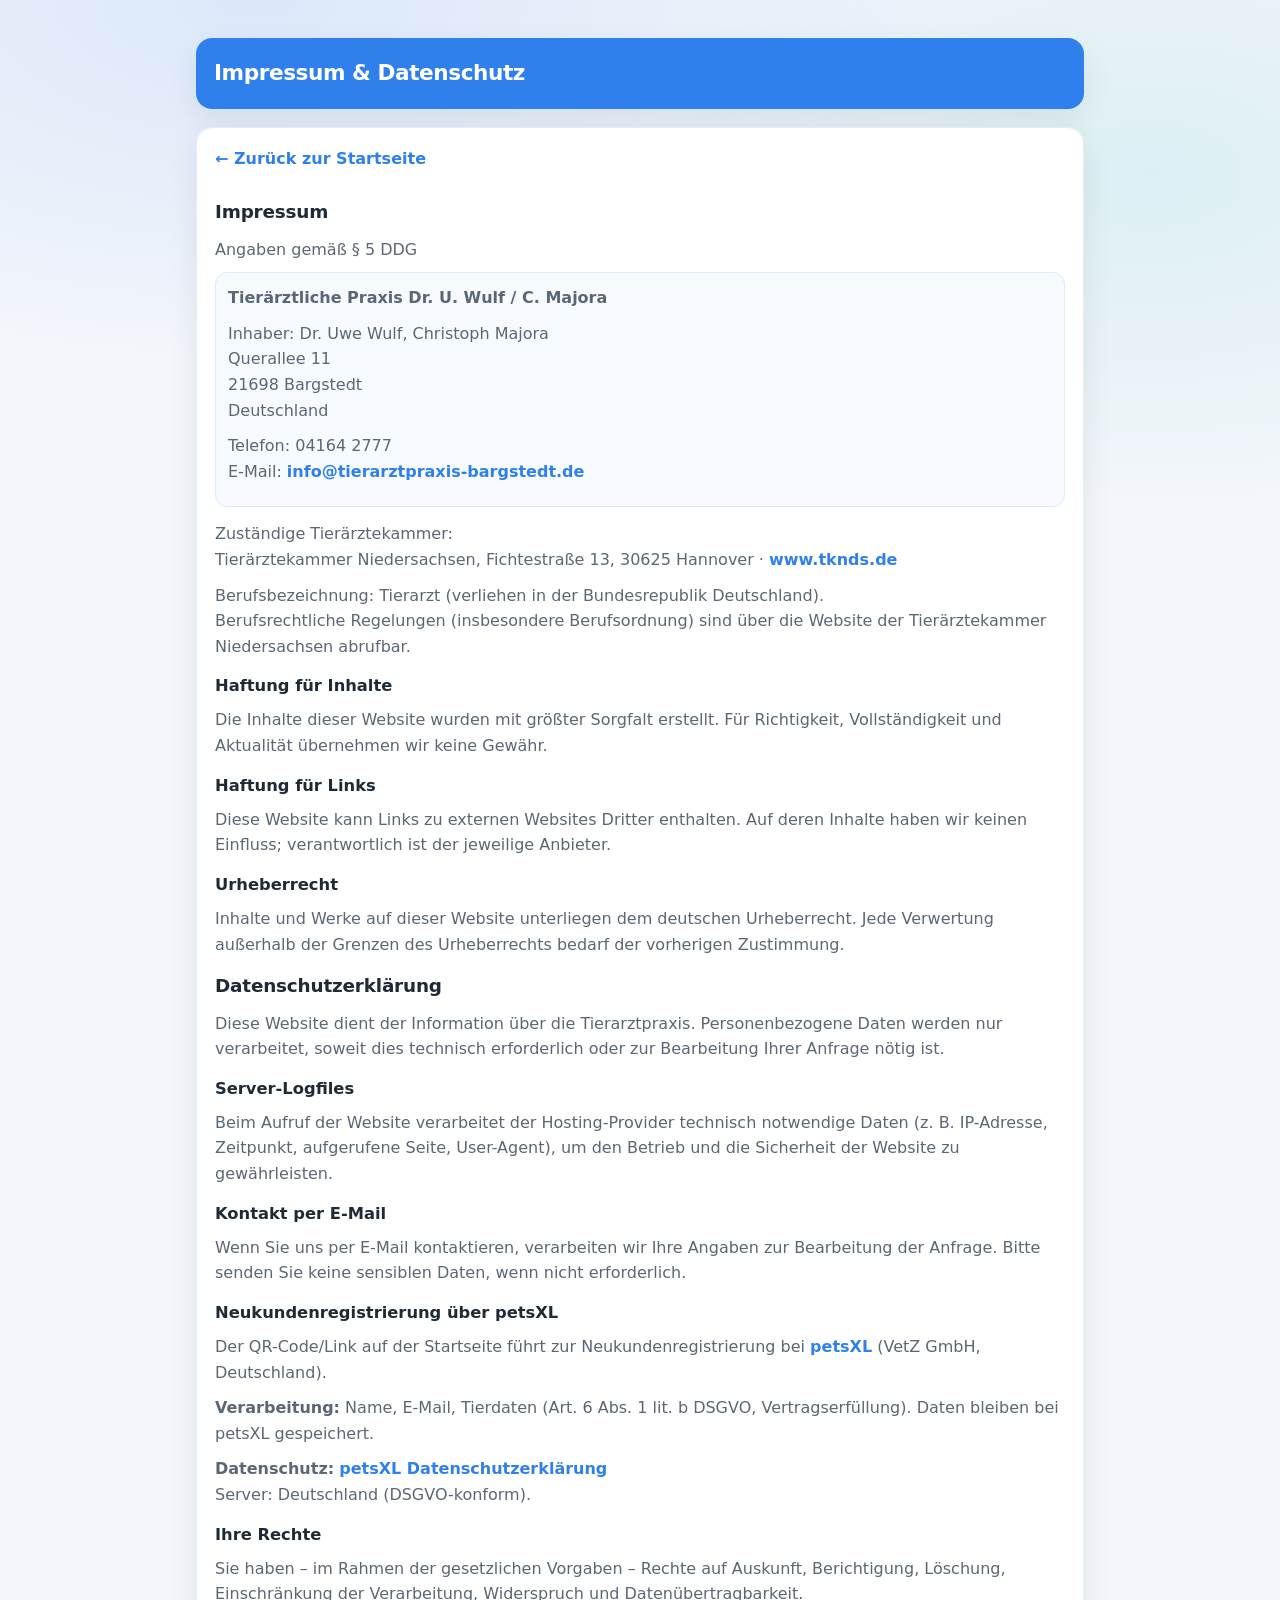
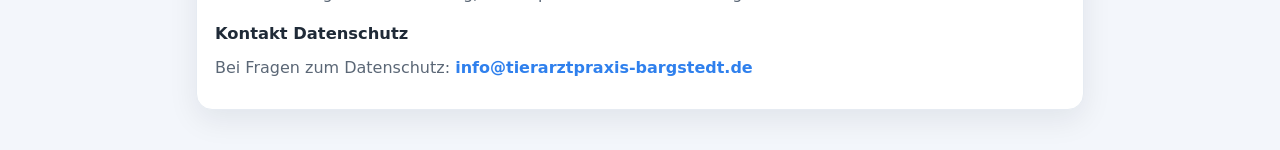
==== impressum.html @ fca3b2c1 "Textanpassung" ====
<!DOCTYPE html>
<html lang="de">
<head>
  <meta charset="UTF-8" />
  <meta name="viewport" content="width=device-width, initial-scale=1.0" />
  <title>Impressum &amp; Datenschutz – Tierarztpraxis Bargstedt</title>

  <style>
    @font-face {
      font-family: 'Inter';
      src: url('fonts/Inter-Regular.woff2') format('woff2');
      font-weight: 400;
      font-display: swap;
    }
    @font-face {
      font-family: 'Inter';
      src: url('fonts/Inter-Medium.woff2') format('woff2');
      font-weight: 500;
      font-display: swap;
    }
    @font-face {
      font-family: 'Inter';
      src: url('fonts/Inter-SemiBold.woff2') format('woff2');
      font-weight: 600;
      font-display: swap;
    }
    
    :root{
      --bg: #f3f6fb;
      --card: #ffffff;
      --text: #1f2a37;
      --muted: #5b6776;
      --line: #e6ebf2;
      --brand1:#2f80ed;
      --brand2:#14b8a6;
      --shadow: 0 10px 30px rgba(15, 23, 42, 0.08);
      --radius: 16px;
    }

    *{ box-sizing: border-box; }
    body{
      margin:0;
      font-family: Inter, system-ui, -apple-system, Segoe UI, Roboto, Arial, sans-serif;
      color: var(--text);
      background: radial-gradient(1200px 600px at 20% 0%, rgba(47,128,237,.12), transparent 60%),
                  radial-gradient(1000px 600px at 90% 10%, rgba(20,184,166,.10), transparent 55%),
                  var(--bg);
      line-height: 1.6;
    }

    .wrap{
      max-width: 920px;
      margin: 0 auto;
      padding: 20px 16px 40px;
    }

    header{
      margin: 18px 0 18px;
      padding: 18px 18px;
      border-radius: var(--radius);
      color: white;
      background: #2f80ed;
      box-shadow: var(--shadow);
    }
    header h1{
      margin:0;
      font-size: 1.35rem;
      letter-spacing: -0.02em;
    }

    .card{
      background: var(--card);
      border: 1px solid var(--line);
      border-radius: var(--radius);
      box-shadow: var(--shadow);
      padding: 18px;
    }

    a{
      color: var(--brand1);
      text-decoration: none;
      font-weight: 600;
    }
    a:hover{ text-decoration: underline; }

    .back{
      display:inline-block;
      margin-bottom: 12px;
    }

    h2{
      margin: 14px 0 10px;
      font-size: 1.15rem;
      letter-spacing: -0.01em;
    }
    h3{
      margin: 14px 0 8px;
      font-size: 1.02rem;
    }
    p{ margin: 0 0 10px; color: var(--muted); }
    .box{
      margin: 10px 0 14px;
      padding: 12px;
      border-radius: 12px;
      background: #f7fbff;
      border: 1px solid #dbeafe;
      color: var(--muted);
    }

    @media (max-width: 640px){
      header h1{ font-size: 1.2rem; }
    }
  </style>
<link rel="icon" type="image/png" href="images/favicon-96x96.png" sizes="96x96"/>
<link rel="icon" type="image/svg+xml" href="images/favicon.svg"/>
<link rel="shortcut icon" href="images/favicon.ico"/>
<link rel="apple-touch-icon" sizes="180x180" href="images/apple-touch-icon.png"/>
<link rel="manifest" href="images/site.webmanifest"/>
</head>

<body>
  <div class="wrap">
    <header>
      <h1>Impressum &amp; Datenschutz</h1>
    </header>

    <div class="card">
      <a class="back" href="index.html">← Zurück zur Startseite</a>

      <h2>Impressum</h2>
      <p>Angaben gemäß § 5 DDG</p>

      <div class="box">
        <p><strong>Tierärztliche Praxis Dr. U. Wulf / C. Majora</strong></p>
        <p>
          Inhaber: Dr. Uwe Wulf, Christoph Majora <br>
          Querallee 11<br>
          21698 Bargstedt<br>
          Deutschland
        </p>
        <p>
          Telefon: 04164 2777<br>
          E-Mail: <a href="mailto:info&#64;tierarztpraxis&#45;bargstedt&#46;de">info&#64;tierarztpraxis&#45;bargstedt&#46;de</a>
        </p>
      </div>

      <p>
        Zuständige Tierärztekammer:<br>
        Tierärztekammer Niedersachsen, Fichtestraße 13, 30625 Hannover ·
        <a href="https://www.tknds.de" target="_blank" rel="noopener noreferrer">www.tknds.de</a>
      </p>

      <p>
        Berufsbezeichnung: Tierarzt (verliehen in der Bundesrepublik Deutschland).<br>
        Berufsrechtliche Regelungen (insbesondere Berufsordnung) sind über die Website der Tierärztekammer Niedersachsen abrufbar.
      </p>

      <h3>Haftung für Inhalte</h3>
      <p>
        Die Inhalte dieser Website wurden mit größter Sorgfalt erstellt. Für Richtigkeit, Vollständigkeit und Aktualität übernehmen wir keine Gewähr.
      </p>

      <h3>Haftung für Links</h3>
      <p>
        Diese Website kann Links zu externen Websites Dritter enthalten. Auf deren Inhalte haben wir keinen Einfluss; verantwortlich ist der jeweilige Anbieter.
      </p>

      <h3>Urheberrecht</h3>
      <p>
        Inhalte und Werke auf dieser Website unterliegen dem deutschen Urheberrecht. Jede Verwertung außerhalb der Grenzen des Urheberrechts bedarf der vorherigen Zustimmung.
      </p>

      <h2>Datenschutzerklärung</h2>
      <p>
        Diese Website dient der Information über die Tierarztpraxis. Personenbezogene Daten werden nur verarbeitet, soweit dies technisch erforderlich oder zur Bearbeitung Ihrer Anfrage nötig ist.
      </p>

      <h3>Server-Logfiles</h3>
      <p>
        Beim Aufruf der Website verarbeitet der Hosting-Provider technisch notwendige Daten (z. B. IP-Adresse, Zeitpunkt, aufgerufene Seite, User-Agent), um den Betrieb und die Sicherheit der Website zu gewährleisten.
      </p>

      <h3>Kontakt per E-Mail</h3>
      <p>
        Wenn Sie uns per E-Mail kontaktieren, verarbeiten wir Ihre Angaben zur Bearbeitung der Anfrage. Bitte senden Sie keine sensiblen Daten, wenn nicht erforderlich.
      </p>

      <h3>Neukundenregistrierung über petsXL</h3>
      <p>
        Der QR-Code/Link auf der Startseite führt zur Neukundenregistrierung bei 
        <a href="https://app.petsxl.com" target="_blank" rel="noopener">petsXL</a> 
        (VetZ GmbH, Deutschland).
      </p>
      <p>
        <strong>Verarbeitung:</strong> Name, E-Mail, Tierdaten (Art. 6 Abs. 1 lit. b DSGVO, 
        Vertragserfüllung). Daten bleiben bei petsXL gespeichert.
      </p>
      <p>
        <strong>Datenschutz:</strong> 
        <a href="https://www.petsxl.com/datenschutz/" target="_blank" rel="noopener">
          petsXL Datenschutzerklärung
        </a><br>
        Server: Deutschland (DSGVO-konform).
      </p>

      <h3>Ihre Rechte</h3>
      <p>
        Sie haben – im Rahmen der gesetzlichen Vorgaben – Rechte auf Auskunft, Berichtigung, Löschung, Einschränkung der Verarbeitung, Widerspruch und Datenübertragbarkeit.
      </p>

      <h3>Kontakt Datenschutz</h3>
      <p>
        Bei Fragen zum Datenschutz: <a href="mailto:info&#64;tierarztpraxis&#45;bargstedt&#46;de">info&#64;tierarztpraxis&#45;bargstedt&#46;de</a>
      </p>
    </div>
  </div>
</body>
</html>
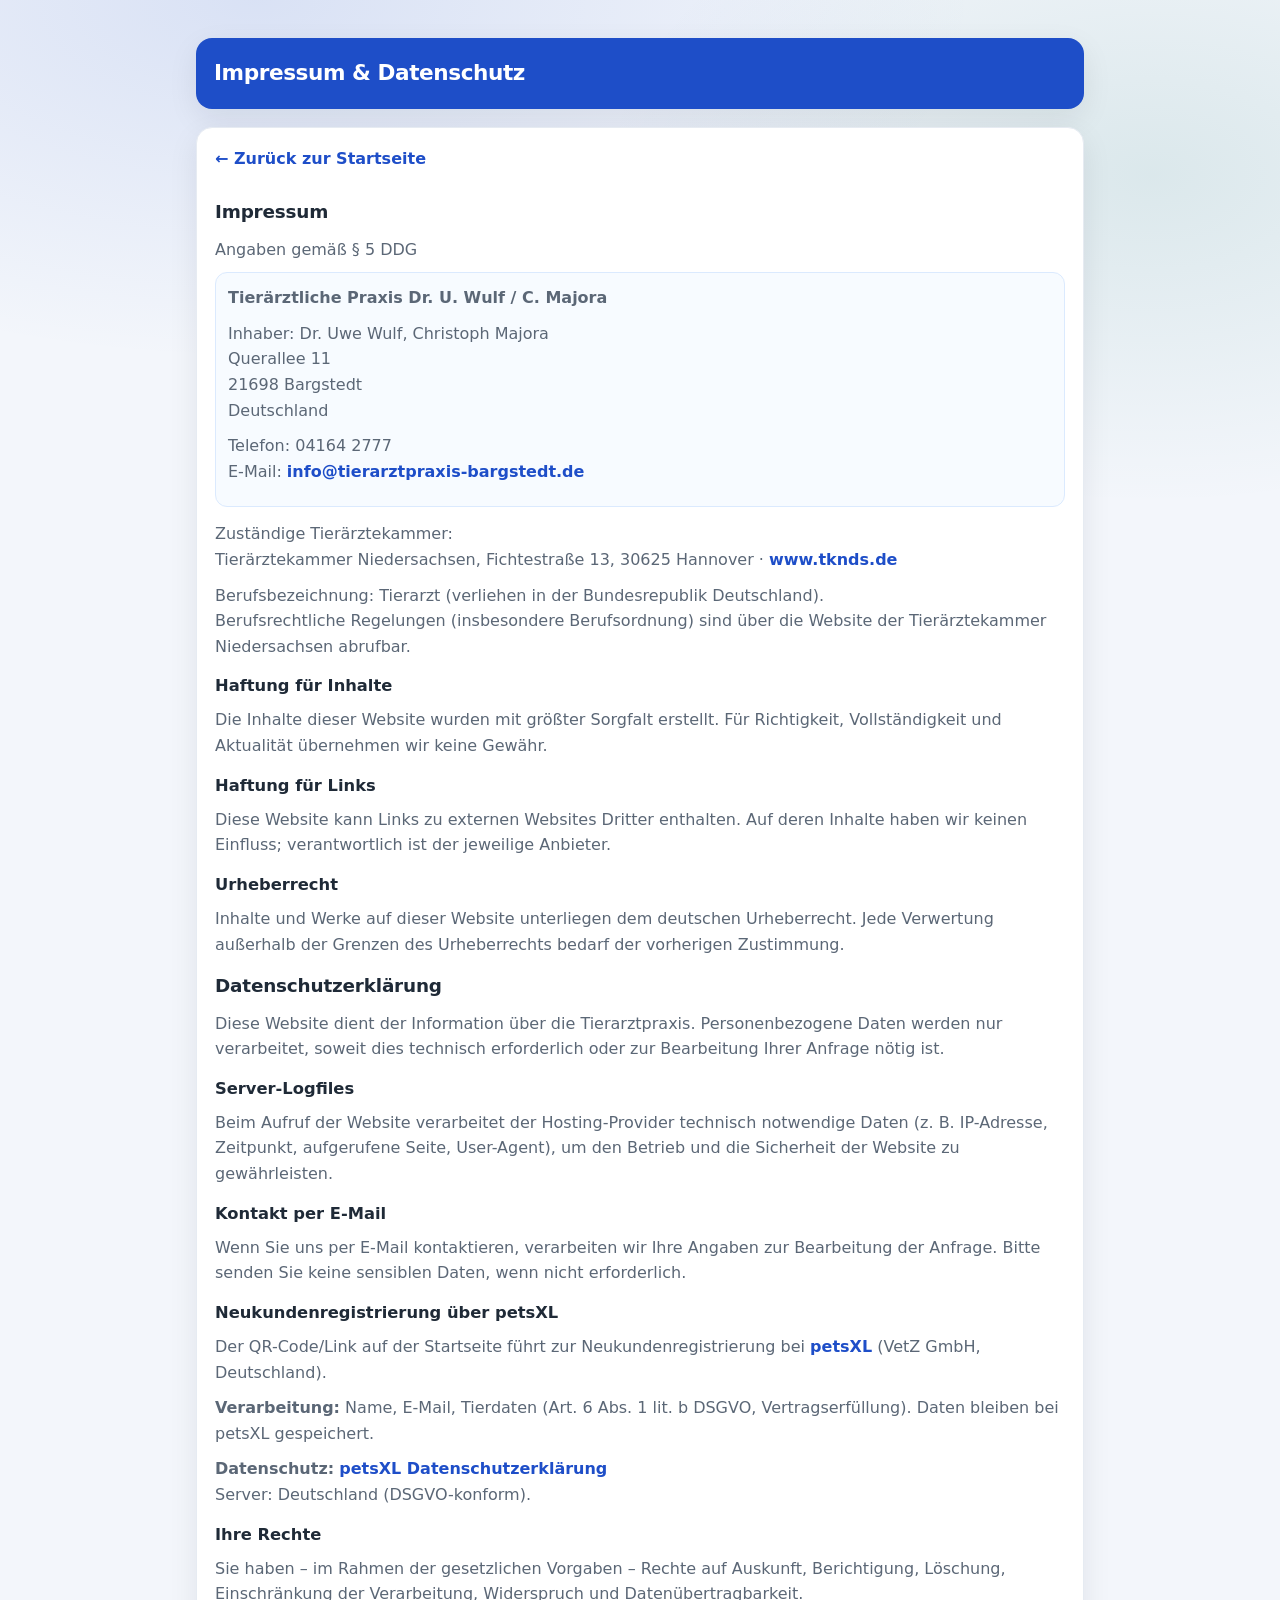
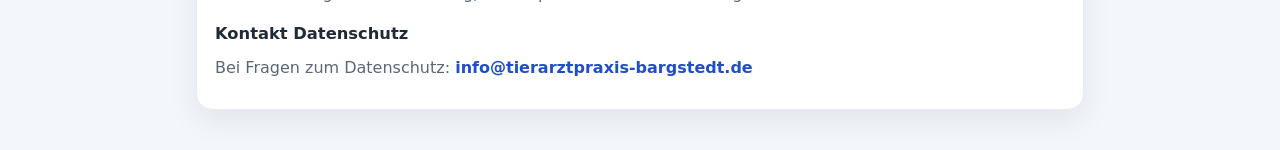
==== commit 987121b4: "Adjust colours for accessibility: darker brand and use variable" ====
--- a/impressum.html
+++ b/impressum.html
@@ -4,6 +4,7 @@
   <meta charset="UTF-8" />
   <meta name="viewport" content="width=device-width, initial-scale=1.0" />
   <title>Impressum &amp; Datenschutz – Tierarztpraxis Bargstedt</title>
+  <meta name="description" content="Impressum und Datenschutzerklärung der Tierarztpraxis Bargstedt. Informationen zu Dr. Uwe Wulf und Christoph Majora sowie zum Datenschutz.">
 
   <style>
     @font-face {
@@ -31,8 +32,9 @@
       --text: #1f2a37;
       --muted: #5b6776;
       --line: #e6ebf2;
-      --brand1:#2f80ed;
-      --brand2:#14b8a6;
+      /* accessible brand colours */
+      --brand1:#1e4ec8;
+      --brand2:#086c63;
       --shadow: 0 10px 30px rgba(15, 23, 42, 0.08);
       --radius: 16px;
     }
@@ -42,8 +44,8 @@
       margin:0;
       font-family: Inter, system-ui, -apple-system, Segoe UI, Roboto, Arial, sans-serif;
       color: var(--text);
-      background: radial-gradient(1200px 600px at 20% 0%, rgba(47,128,237,.12), transparent 60%),
-                  radial-gradient(1000px 600px at 90% 10%, rgba(20,184,166,.10), transparent 55%),
+      background: radial-gradient(1200px 600px at 20% 0%, rgba(30,78,200,.12), transparent 60%),
+                  radial-gradient(1000px 600px at 90% 10%, rgba(8,108,99,.10), transparent 55%),
                   var(--bg);
       line-height: 1.6;
     }
@@ -59,7 +61,7 @@
       padding: 18px 18px;
       border-radius: var(--radius);
       color: white;
-      background: #2f80ed;
+      background: var(--brand1);
       box-shadow: var(--shadow);
     }
     header h1{
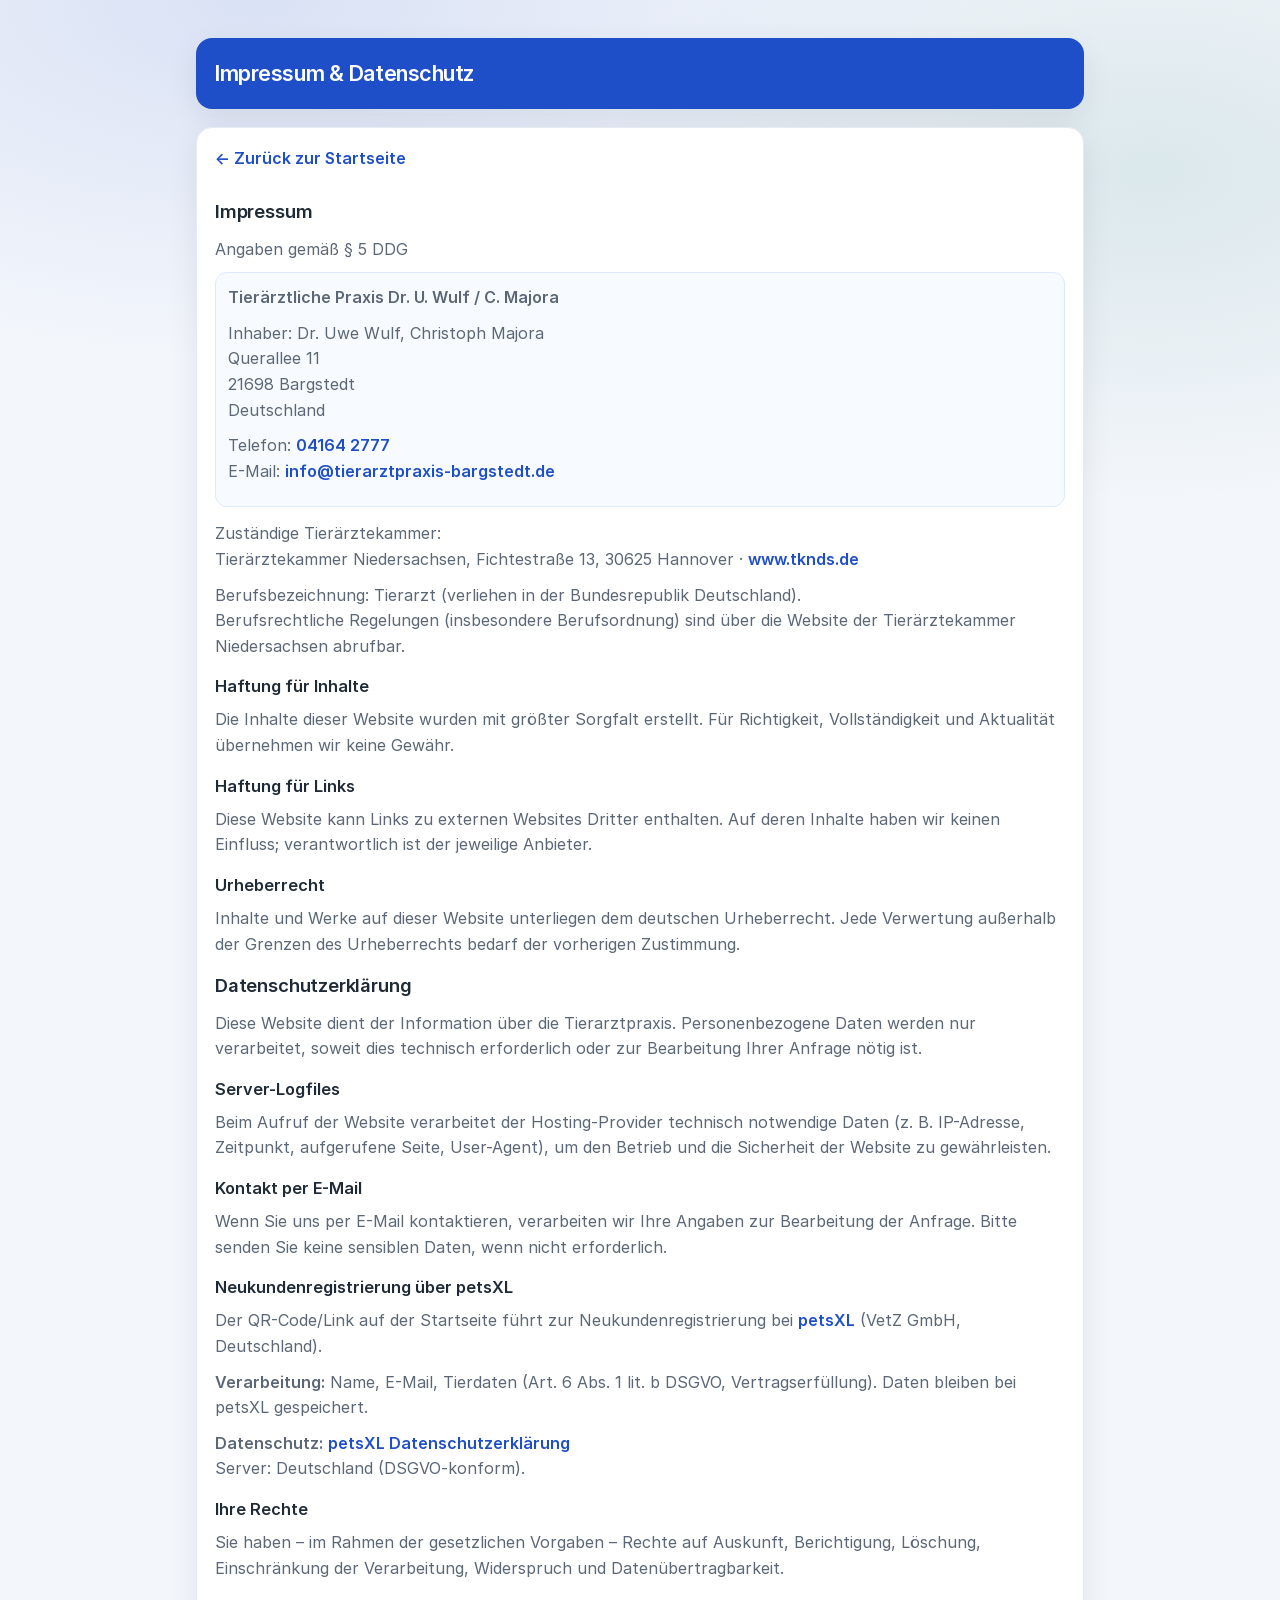
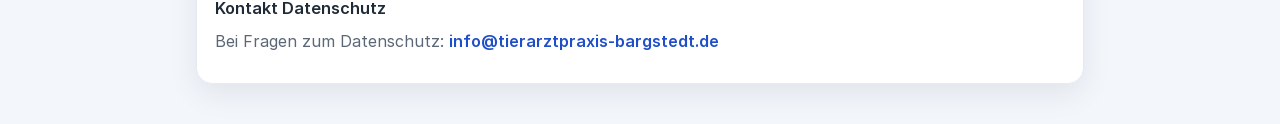
==== commit 462a69ca: "Fix broken markup and manifest, slim down assets - Close truncated index.html (missing </div>, </bod" ====
--- a/impressum.html
+++ b/impressum.html
@@ -6,17 +6,14 @@
   <title>Impressum &amp; Datenschutz – Tierarztpraxis Bargstedt</title>
   <meta name="description" content="Impressum und Datenschutzerklärung der Tierarztpraxis Bargstedt. Informationen zu Dr. Uwe Wulf und Christoph Majora sowie zum Datenschutz.">
 
+  <!-- preload regular font to reduce render-blocking; semi-bold loads later when needed -->
+  <link rel="preload" href="fonts/Inter-Regular.woff2" as="font" type="font/woff2" crossorigin>
+
   <style>
     @font-face {
       font-family: 'Inter';
       src: url('fonts/Inter-Regular.woff2') format('woff2');
       font-weight: 400;
-      font-display: swap;
-    }
-    @font-face {
-      font-family: 'Inter';
-      src: url('fonts/Inter-Medium.woff2') format('woff2');
-      font-weight: 500;
       font-display: swap;
     }
     @font-face {
@@ -34,7 +31,6 @@
       --line: #e6ebf2;
       /* accessible brand colours */
       --brand1:#1e4ec8;
-      --brand2:#086c63;
       --shadow: 0 10px 30px rgba(15, 23, 42, 0.08);
       --radius: 16px;
     }
@@ -114,7 +110,6 @@
     }
   </style>
 <link rel="icon" type="image/png" href="images/favicon-96x96.png" sizes="96x96"/>
-<link rel="icon" type="image/svg+xml" href="images/favicon.svg"/>
 <link rel="shortcut icon" href="images/favicon.ico"/>
 <link rel="apple-touch-icon" sizes="180x180" href="images/apple-touch-icon.png"/>
 <link rel="manifest" href="images/site.webmanifest"/>
@@ -126,8 +121,9 @@
       <h1>Impressum &amp; Datenschutz</h1>
     </header>
 
-    <div class="card">
-      <a class="back" href="index.html">← Zurück zur Startseite</a>
+    <main>
+      <div class="card">
+        <a class="back" href="index.html">← Zurück zur Startseite</a>
 
       <h2>Impressum</h2>
       <p>Angaben gemäß § 5 DDG</p>
@@ -141,7 +137,7 @@
           Deutschland
         </p>
         <p>
-          Telefon: 04164 2777<br>
+          Telefon: <a href="tel:+4941642777">04164 2777</a><br>
           E-Mail: <a href="mailto:info&#64;tierarztpraxis&#45;bargstedt&#46;de">info&#64;tierarztpraxis&#45;bargstedt&#46;de</a>
         </p>
       </div>
@@ -215,6 +211,7 @@
         Bei Fragen zum Datenschutz: <a href="mailto:info&#64;tierarztpraxis&#45;bargstedt&#46;de">info&#64;tierarztpraxis&#45;bargstedt&#46;de</a>
       </p>
     </div>
+    </main>
   </div>
 </body>
 </html>
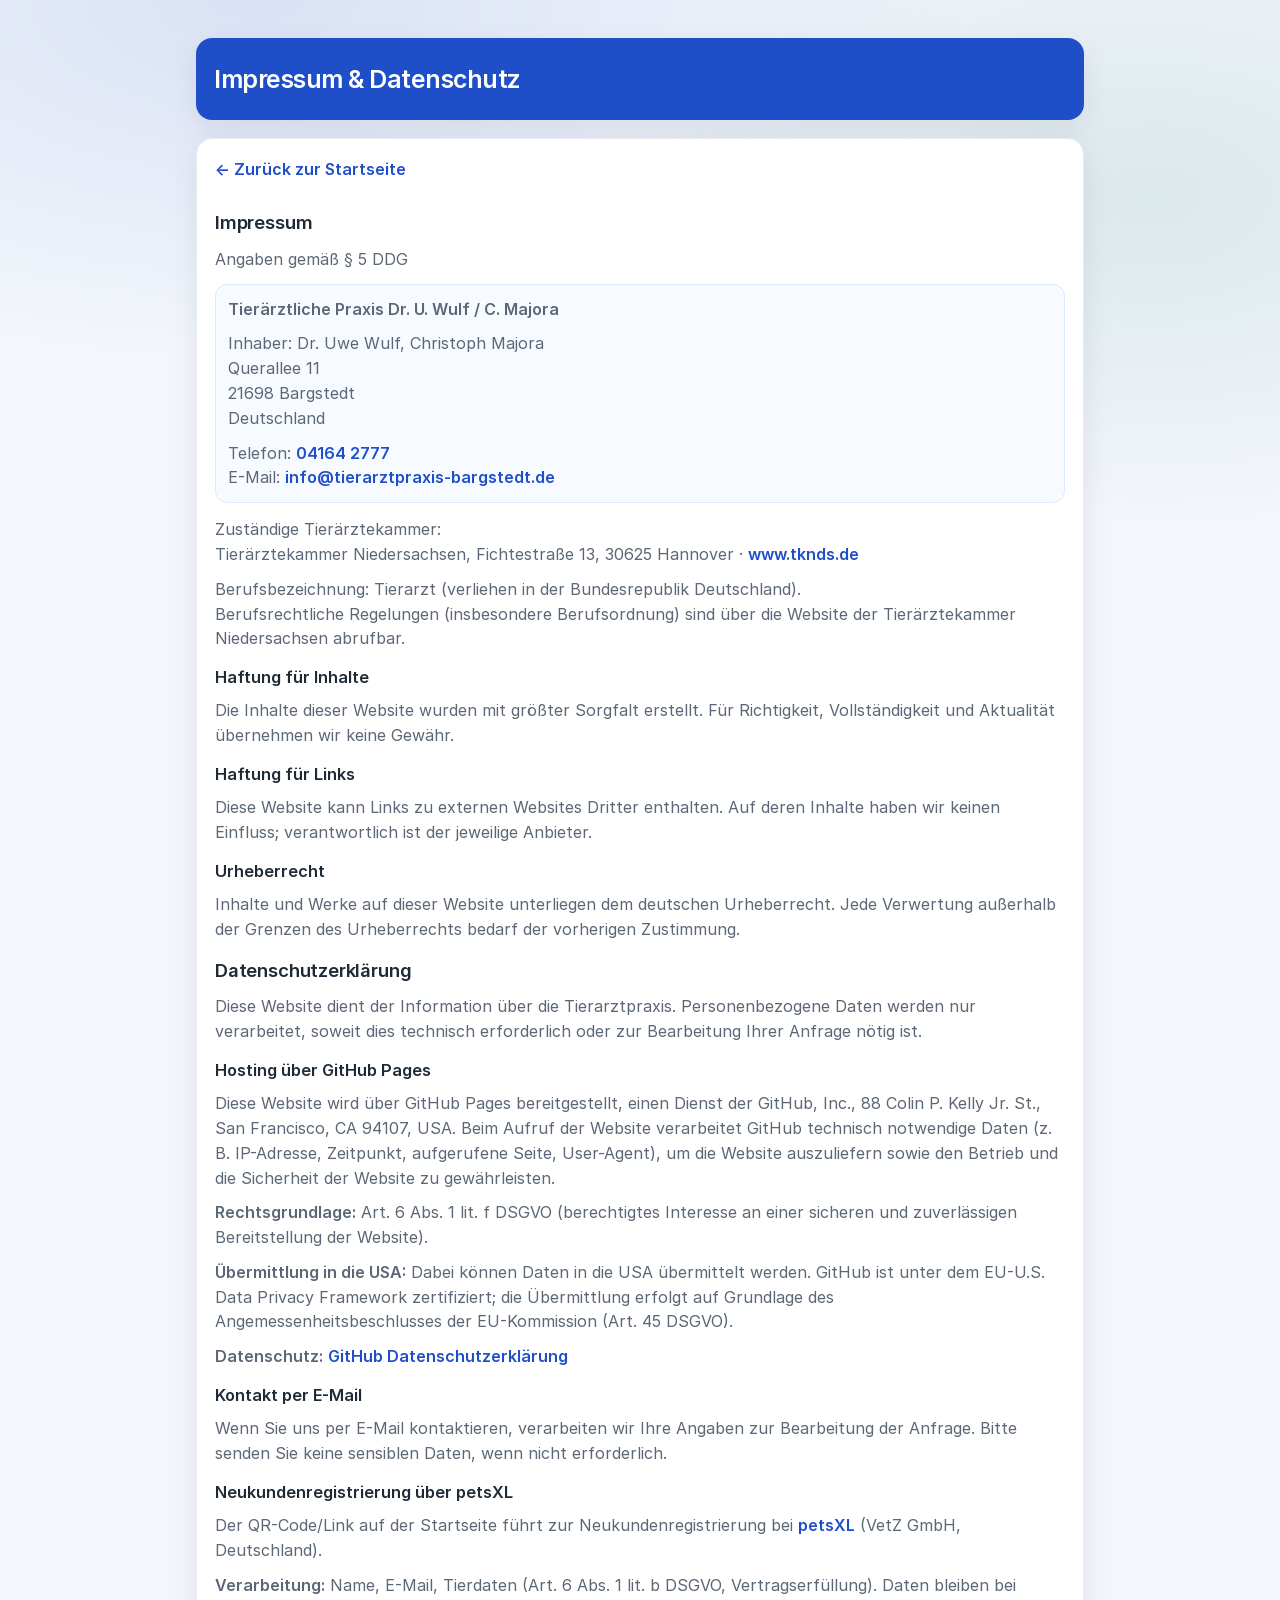
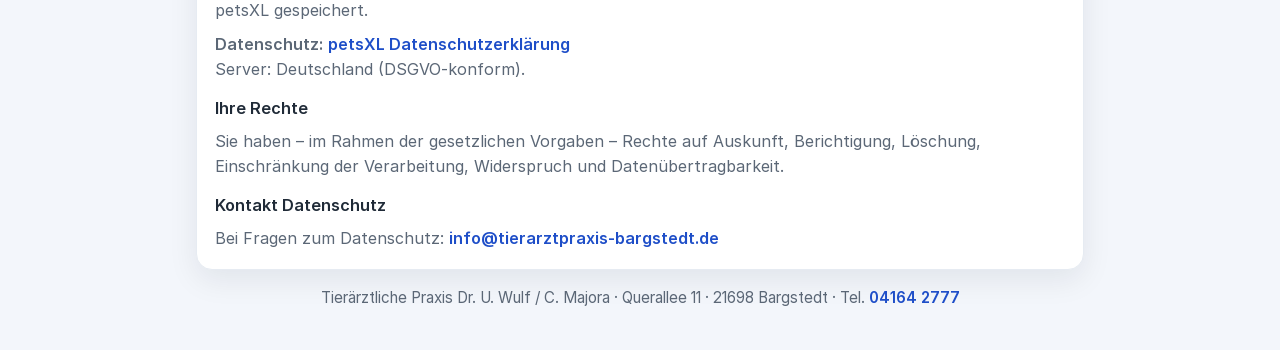
==== commit 0b397224: "Shared stylesheet, SEO meta tags, 404 page and GitHub privacy notice - Move duplicated inline CSS in" ====
--- a/impressum.html
+++ b/impressum.html
@@ -1,118 +1,35 @@
 <!DOCTYPE html>
 <html lang="de">
+
 <head>
   <meta charset="UTF-8" />
   <meta name="viewport" content="width=device-width, initial-scale=1.0" />
+  <meta name="format-detection" content="telephone=no">
   <title>Impressum &amp; Datenschutz – Tierarztpraxis Bargstedt</title>
-  <meta name="description" content="Impressum und Datenschutzerklärung der Tierarztpraxis Bargstedt. Informationen zu Dr. Uwe Wulf und Christoph Majora sowie zum Datenschutz.">
+  <meta name="description"
+    content="Impressum und Datenschutzerklärung der Tierarztpraxis Bargstedt. Informationen zu Dr. Uwe Wulf und Christoph Majora sowie zum Datenschutz.">
+  <link rel="canonical" href="https://tierarztpraxis-bargstedt.de/impressum.html">
+
+  <meta property="og:type" content="website">
+  <meta property="og:locale" content="de_DE">
+  <meta property="og:site_name" content="Tierarztpraxis Bargstedt">
+  <meta property="og:title" content="Impressum &amp; Datenschutz – Tierarztpraxis Bargstedt">
+  <meta property="og:description"
+    content="Impressum und Datenschutzerklärung der Tierärztlichen Praxis Dr. U. Wulf / C. Majora in Bargstedt.">
+  <meta property="og:url" content="https://tierarztpraxis-bargstedt.de/impressum.html">
+  <meta property="og:image" content="https://tierarztpraxis-bargstedt.de/images/og-image.jpg">
+  <meta property="og:image:width" content="1200">
+  <meta property="og:image:height" content="630">
+  <meta property="og:image:alt" content="Logo der Tierärztlichen Praxis Dr. Uwe Wulf / Christoph Majora">
 
   <!-- preload regular font to reduce render-blocking; semi-bold loads later when needed -->
   <link rel="preload" href="fonts/Inter-Regular.woff2" as="font" type="font/woff2" crossorigin>
+  <link rel="stylesheet" href="styles.css">
 
-  <style>
-    @font-face {
-      font-family: 'Inter';
-      src: url('fonts/Inter-Regular.woff2') format('woff2');
-      font-weight: 400;
-      font-display: swap;
-    }
-    @font-face {
-      font-family: 'Inter';
-      src: url('fonts/Inter-SemiBold.woff2') format('woff2');
-      font-weight: 600;
-      font-display: swap;
-    }
-    
-    :root{
-      --bg: #f3f6fb;
-      --card: #ffffff;
-      --text: #1f2a37;
-      --muted: #5b6776;
-      --line: #e6ebf2;
-      /* accessible brand colours */
-      --brand1:#1e4ec8;
-      --shadow: 0 10px 30px rgba(15, 23, 42, 0.08);
-      --radius: 16px;
-    }
-
-    *{ box-sizing: border-box; }
-    body{
-      margin:0;
-      font-family: Inter, system-ui, -apple-system, Segoe UI, Roboto, Arial, sans-serif;
-      color: var(--text);
-      background: radial-gradient(1200px 600px at 20% 0%, rgba(30,78,200,.12), transparent 60%),
-                  radial-gradient(1000px 600px at 90% 10%, rgba(8,108,99,.10), transparent 55%),
-                  var(--bg);
-      line-height: 1.6;
-    }
-
-    .wrap{
-      max-width: 920px;
-      margin: 0 auto;
-      padding: 20px 16px 40px;
-    }
-
-    header{
-      margin: 18px 0 18px;
-      padding: 18px 18px;
-      border-radius: var(--radius);
-      color: white;
-      background: var(--brand1);
-      box-shadow: var(--shadow);
-    }
-    header h1{
-      margin:0;
-      font-size: 1.35rem;
-      letter-spacing: -0.02em;
-    }
-
-    .card{
-      background: var(--card);
-      border: 1px solid var(--line);
-      border-radius: var(--radius);
-      box-shadow: var(--shadow);
-      padding: 18px;
-    }
-
-    a{
-      color: var(--brand1);
-      text-decoration: none;
-      font-weight: 600;
-    }
-    a:hover{ text-decoration: underline; }
-
-    .back{
-      display:inline-block;
-      margin-bottom: 12px;
-    }
-
-    h2{
-      margin: 14px 0 10px;
-      font-size: 1.15rem;
-      letter-spacing: -0.01em;
-    }
-    h3{
-      margin: 14px 0 8px;
-      font-size: 1.02rem;
-    }
-    p{ margin: 0 0 10px; color: var(--muted); }
-    .box{
-      margin: 10px 0 14px;
-      padding: 12px;
-      border-radius: 12px;
-      background: #f7fbff;
-      border: 1px solid #dbeafe;
-      color: var(--muted);
-    }
-
-    @media (max-width: 640px){
-      header h1{ font-size: 1.2rem; }
-    }
-  </style>
-<link rel="icon" type="image/png" href="images/favicon-96x96.png" sizes="96x96"/>
-<link rel="shortcut icon" href="images/favicon.ico"/>
-<link rel="apple-touch-icon" sizes="180x180" href="images/apple-touch-icon.png"/>
-<link rel="manifest" href="images/site.webmanifest"/>
+  <link rel="icon" type="image/png" href="images/favicon-96x96.png" sizes="96x96" />
+  <link rel="shortcut icon" href="images/favicon.ico" />
+  <link rel="apple-touch-icon" sizes="180x180" href="images/apple-touch-icon.png" />
+  <link rel="manifest" href="images/site.webmanifest" />
 </head>
 
 <body>
@@ -123,95 +40,115 @@
 
     <main>
       <div class="card">
-        <a class="back" href="index.html">← Zurück zur Startseite</a>
+        <a class="back" href="/">← Zurück zur Startseite</a>
 
-      <h2>Impressum</h2>
-      <p>Angaben gemäß § 5 DDG</p>
+        <h2>Impressum</h2>
+        <p>Angaben gemäß § 5 DDG</p>
 
-      <div class="box">
-        <p><strong>Tierärztliche Praxis Dr. U. Wulf / C. Majora</strong></p>
+        <div class="note">
+          <p><strong>Tierärztliche Praxis Dr. U. Wulf / C. Majora</strong></p>
+          <p>
+            Inhaber: Dr. Uwe Wulf, Christoph Majora <br>
+            Querallee 11<br>
+            21698 Bargstedt<br>
+            Deutschland
+          </p>
+          <p>
+            Telefon: <a href="tel:+4941642777">04164 2777</a><br>
+            E-Mail: <a href="mailto:info&#64;tierarztpraxis&#45;bargstedt&#46;de">info&#64;tierarztpraxis&#45;bargstedt&#46;de</a>
+          </p>
+        </div>
+
         <p>
-          Inhaber: Dr. Uwe Wulf, Christoph Majora <br>
-          Querallee 11<br>
-          21698 Bargstedt<br>
-          Deutschland
+          Zuständige Tierärztekammer:<br>
+          Tierärztekammer Niedersachsen, Fichtestraße 13, 30625 Hannover ·
+          <a href="https://www.tknds.de" target="_blank" rel="noopener noreferrer">www.tknds.de</a>
+        </p>
+
+        <p>
+          Berufsbezeichnung: Tierarzt (verliehen in der Bundesrepublik Deutschland).<br>
+          Berufsrechtliche Regelungen (insbesondere Berufsordnung) sind über die Website der Tierärztekammer Niedersachsen abrufbar.
+        </p>
+
+        <h3>Haftung für Inhalte</h3>
+        <p>
+          Die Inhalte dieser Website wurden mit größter Sorgfalt erstellt. Für Richtigkeit, Vollständigkeit und Aktualität übernehmen wir keine Gewähr.
+        </p>
+
+        <h3>Haftung für Links</h3>
+        <p>
+          Diese Website kann Links zu externen Websites Dritter enthalten. Auf deren Inhalte haben wir keinen Einfluss; verantwortlich ist der jeweilige Anbieter.
+        </p>
+
+        <h3>Urheberrecht</h3>
+        <p>
+          Inhalte und Werke auf dieser Website unterliegen dem deutschen Urheberrecht. Jede Verwertung außerhalb der Grenzen des Urheberrechts bedarf der vorherigen Zustimmung.
+        </p>
+
+        <h2>Datenschutzerklärung</h2>
+        <p>
+          Diese Website dient der Information über die Tierarztpraxis. Personenbezogene Daten werden nur verarbeitet, soweit dies technisch erforderlich oder zur Bearbeitung Ihrer Anfrage nötig ist.
+        </p>
+
+        <h3>Hosting über GitHub Pages</h3>
+        <p>
+          Diese Website wird über GitHub Pages bereitgestellt, einen Dienst der GitHub, Inc., 88 Colin P. Kelly Jr. St.,
+          San Francisco, CA 94107, USA. Beim Aufruf der Website verarbeitet GitHub technisch notwendige Daten (z. B.
+          IP-Adresse, Zeitpunkt, aufgerufene Seite, User-Agent), um die Website auszuliefern sowie den Betrieb und die
+          Sicherheit der Website zu gewährleisten.
         </p>
         <p>
-          Telefon: <a href="tel:+4941642777">04164 2777</a><br>
-          E-Mail: <a href="mailto:info&#64;tierarztpraxis&#45;bargstedt&#46;de">info&#64;tierarztpraxis&#45;bargstedt&#46;de</a>
+          <strong>Rechtsgrundlage:</strong> Art. 6 Abs. 1 lit. f DSGVO (berechtigtes Interesse an einer sicheren und
+          zuverlässigen Bereitstellung der Website).
+        </p>
+        <p>
+          <strong>Übermittlung in die USA:</strong> Dabei können Daten in die USA übermittelt werden. GitHub ist unter dem
+          EU-U.S. Data Privacy Framework zertifiziert; die Übermittlung erfolgt auf Grundlage des
+          Angemessenheitsbeschlusses der EU-Kommission (Art. 45 DSGVO).
+        </p>
+        <p>
+          <strong>Datenschutz:</strong>
+          <a href="https://docs.github.com/de/site-policy/privacy-policies/github-general-privacy-statement"
+            target="_blank" rel="noopener">GitHub Datenschutzerklärung</a>
+        </p>
+
+        <h3>Kontakt per E-Mail</h3>
+        <p>
+          Wenn Sie uns per E-Mail kontaktieren, verarbeiten wir Ihre Angaben zur Bearbeitung der Anfrage. Bitte senden Sie keine sensiblen Daten, wenn nicht erforderlich.
+        </p>
+
+        <h3>Neukundenregistrierung über petsXL</h3>
+        <p>
+          Der QR-Code/Link auf der Startseite führt zur Neukundenregistrierung bei
+          <a href="https://app.petsxl.com" target="_blank" rel="noopener">petsXL</a>
+          (VetZ GmbH, Deutschland).
+        </p>
+        <p>
+          <strong>Verarbeitung:</strong> Name, E-Mail, Tierdaten (Art. 6 Abs. 1 lit. b DSGVO,
+          Vertragserfüllung). Daten bleiben bei petsXL gespeichert.
+        </p>
+        <p>
+          <strong>Datenschutz:</strong>
+          <a href="https://www.petsxl.com/datenschutz/" target="_blank" rel="noopener">petsXL Datenschutzerklärung</a><br>
+          Server: Deutschland (DSGVO-konform).
+        </p>
+
+        <h3>Ihre Rechte</h3>
+        <p>
+          Sie haben – im Rahmen der gesetzlichen Vorgaben – Rechte auf Auskunft, Berichtigung, Löschung, Einschränkung der Verarbeitung, Widerspruch und Datenübertragbarkeit.
+        </p>
+
+        <h3>Kontakt Datenschutz</h3>
+        <p>
+          Bei Fragen zum Datenschutz: <a href="mailto:info&#64;tierarztpraxis&#45;bargstedt&#46;de">info&#64;tierarztpraxis&#45;bargstedt&#46;de</a>
         </p>
       </div>
+    </main>
 
-      <p>
-        Zuständige Tierärztekammer:<br>
-        Tierärztekammer Niedersachsen, Fichtestraße 13, 30625 Hannover ·
-        <a href="https://www.tknds.de" target="_blank" rel="noopener noreferrer">www.tknds.de</a>
-      </p>
-
-      <p>
-        Berufsbezeichnung: Tierarzt (verliehen in der Bundesrepublik Deutschland).<br>
-        Berufsrechtliche Regelungen (insbesondere Berufsordnung) sind über die Website der Tierärztekammer Niedersachsen abrufbar.
-      </p>
-
-      <h3>Haftung für Inhalte</h3>
-      <p>
-        Die Inhalte dieser Website wurden mit größter Sorgfalt erstellt. Für Richtigkeit, Vollständigkeit und Aktualität übernehmen wir keine Gewähr.
-      </p>
-
-      <h3>Haftung für Links</h3>
-      <p>
-        Diese Website kann Links zu externen Websites Dritter enthalten. Auf deren Inhalte haben wir keinen Einfluss; verantwortlich ist der jeweilige Anbieter.
-      </p>
-
-      <h3>Urheberrecht</h3>
-      <p>
-        Inhalte und Werke auf dieser Website unterliegen dem deutschen Urheberrecht. Jede Verwertung außerhalb der Grenzen des Urheberrechts bedarf der vorherigen Zustimmung.
-      </p>
-
-      <h2>Datenschutzerklärung</h2>
-      <p>
-        Diese Website dient der Information über die Tierarztpraxis. Personenbezogene Daten werden nur verarbeitet, soweit dies technisch erforderlich oder zur Bearbeitung Ihrer Anfrage nötig ist.
-      </p>
-
-      <h3>Server-Logfiles</h3>
-      <p>
-        Beim Aufruf der Website verarbeitet der Hosting-Provider technisch notwendige Daten (z. B. IP-Adresse, Zeitpunkt, aufgerufene Seite, User-Agent), um den Betrieb und die Sicherheit der Website zu gewährleisten.
-      </p>
-
-      <h3>Kontakt per E-Mail</h3>
-      <p>
-        Wenn Sie uns per E-Mail kontaktieren, verarbeiten wir Ihre Angaben zur Bearbeitung der Anfrage. Bitte senden Sie keine sensiblen Daten, wenn nicht erforderlich.
-      </p>
-
-      <h3>Neukundenregistrierung über petsXL</h3>
-      <p>
-        Der QR-Code/Link auf der Startseite führt zur Neukundenregistrierung bei 
-        <a href="https://app.petsxl.com" target="_blank" rel="noopener">petsXL</a> 
-        (VetZ GmbH, Deutschland).
-      </p>
-      <p>
-        <strong>Verarbeitung:</strong> Name, E-Mail, Tierdaten (Art. 6 Abs. 1 lit. b DSGVO, 
-        Vertragserfüllung). Daten bleiben bei petsXL gespeichert.
-      </p>
-      <p>
-        <strong>Datenschutz:</strong> 
-        <a href="https://www.petsxl.com/datenschutz/" target="_blank" rel="noopener">
-          petsXL Datenschutzerklärung
-        </a><br>
-        Server: Deutschland (DSGVO-konform).
-      </p>
-
-      <h3>Ihre Rechte</h3>
-      <p>
-        Sie haben – im Rahmen der gesetzlichen Vorgaben – Rechte auf Auskunft, Berichtigung, Löschung, Einschränkung der Verarbeitung, Widerspruch und Datenübertragbarkeit.
-      </p>
-
-      <h3>Kontakt Datenschutz</h3>
-      <p>
-        Bei Fragen zum Datenschutz: <a href="mailto:info&#64;tierarztpraxis&#45;bargstedt&#46;de">info&#64;tierarztpraxis&#45;bargstedt&#46;de</a>
-      </p>
-    </div>
-    </main>
+    <footer>
+      Tierärztliche Praxis Dr. U. Wulf / C. Majora · Querallee 11 · 21698 Bargstedt · Tel. <a href="tel:+4941642777">04164 2777</a>
+    </footer>
   </div>
 </body>
+
 </html>
--- a/styles.css
+++ b/styles.css
@@ -0,0 +1,298 @@
+@font-face {
+  font-family: 'Inter';
+  src: url('fonts/Inter-Regular.woff2') format('woff2');
+  font-weight: 400;
+  font-display: swap;
+}
+
+@font-face {
+  font-family: 'Inter';
+  src: url('fonts/Inter-SemiBold.woff2') format('woff2');
+  font-weight: 600;
+  font-display: swap;
+}
+
+:root {
+  --bg: #f3f6fb;
+  --card: #ffffff;
+  --text: #1f2a37;
+  --muted: #5b6776;
+  --line: #e6ebf2;
+  /* darker brand colour for WCAG contrast with white text (originally #2f80ed) */
+  --brand1: #1e4ec8;
+  --shadow: 0 10px 30px rgba(15, 23, 42, 0.08);
+  --radius: 16px;
+}
+
+* {
+  box-sizing: border-box;
+}
+
+body {
+  margin: 0;
+  font-family: Inter, system-ui, -apple-system, Segoe UI, Roboto, Arial, sans-serif;
+  color: var(--text);
+  background: radial-gradient(1200px 600px at 20% 0%, rgba(30, 78, 200, .12), transparent 60%),
+    radial-gradient(1000px 600px at 90% 10%, rgba(8, 108, 99, .10), transparent 55%),
+    var(--bg);
+  line-height: 1.55;
+  min-height: 100vh;
+}
+
+.wrap {
+  max-width: 920px;
+  margin: 0 auto;
+  padding: 20px 16px 40px;
+}
+
+/* Header */
+header {
+  margin: 18px 0;
+  padding: 22px 18px;
+  border-radius: var(--radius);
+  color: white;
+  background: var(--brand1);
+  box-shadow: var(--shadow);
+}
+
+header h1 {
+  margin: 0;
+  font-size: 1.55rem;
+  letter-spacing: -0.02em;
+}
+
+header p {
+  margin: 6px 0 0;
+  color: white;
+  opacity: .95;
+  font-size: 0.98rem;
+}
+
+header a {
+  color: white;
+}
+
+.header-inner {
+  display: flex;
+  align-items: center;
+  gap: 16px;
+  justify-content: space-between;
+}
+
+.logo {
+  width: auto;
+  height: 120px;
+  border-radius: 8px;
+  flex-shrink: 0;
+}
+
+/* Content */
+.grid {
+  display: grid;
+  gap: 14px;
+}
+
+.card {
+  background: var(--card);
+  border: 1px solid var(--line);
+  border-radius: var(--radius);
+  box-shadow: var(--shadow);
+  padding: 18px;
+}
+
+h2 {
+  margin: 0 0 10px;
+  font-size: 1.15rem;
+  letter-spacing: -0.01em;
+}
+
+* + h2 {
+  margin-top: 14px;
+}
+
+h3 {
+  margin: 14px 0 8px;
+  font-size: 1.02rem;
+}
+
+p {
+  margin: 0 0 10px;
+  color: var(--muted);
+}
+
+p:last-child {
+  margin-bottom: 0;
+}
+
+a {
+  color: var(--brand1);
+  text-decoration: none;
+  font-weight: 600;
+}
+
+a:hover {
+  text-decoration: underline;
+}
+
+a[href^="tel:"] {
+  white-space: nowrap;
+}
+
+.back {
+  display: inline-block;
+  margin-bottom: 12px;
+}
+
+.note {
+  margin: 12px 0 14px;
+  padding: 12px;
+  border-radius: 12px;
+  background: #f7fbff;
+  border: 1px solid #dbeafe;
+  color: var(--muted);
+}
+
+.note:last-child {
+  margin-bottom: 0;
+}
+
+.qr {
+  text-align: center;
+  margin: 16px 0;
+}
+
+.qr img {
+  width: 200px;
+  height: 200px;
+  padding: 8px;
+  border-radius: 8px;
+  background: white;
+  border: 1px solid var(--line);
+}
+
+/* Opening-hours table */
+table {
+  width: 100%;
+  border-collapse: collapse;
+  border: 1px solid var(--line);
+  border-radius: 12px;
+  overflow: hidden;
+}
+
+th,
+td {
+  padding: 12px;
+  text-align: left;
+  border-bottom: 1px solid var(--line);
+  vertical-align: top;
+}
+
+th {
+  background: #f7f9fc;
+  color: var(--text);
+  font-weight: 600;
+  font-size: 0.95rem;
+}
+
+tbody th {
+  background: none;
+  font-size: inherit;
+}
+
+td {
+  color: var(--text);
+}
+
+tr:last-child td,
+tr:last-child th {
+  border-bottom: none;
+}
+
+footer {
+  margin-top: 16px;
+  text-align: center;
+  color: var(--muted);
+  font-size: 0.95rem;
+}
+
+/* Responsive: turn opening-hours table into cards on small screens */
+@media (max-width: 640px) {
+  .wrap {
+    padding-bottom: 26px;
+  }
+
+  header {
+    padding: 16px 12px;
+    margin: 12px 0;
+  }
+
+  header h1 {
+    font-size: 1.25rem;
+  }
+
+  header p {
+    margin-top: 8px;
+    font-size: 0.9rem;
+  }
+
+  .header-inner {
+    flex-direction: column;
+    gap: 12px;
+  }
+
+  .logo {
+    width: 100%;
+    height: auto;
+    max-width: 150px;
+  }
+
+  table,
+  thead,
+  tbody,
+  th,
+  td,
+  tr {
+    display: block;
+  }
+
+  thead {
+    display: none;
+  }
+
+  table {
+    border: none;
+    border-radius: 0;
+    overflow: visible;
+  }
+
+  tr {
+    background: var(--card);
+    border: 1px solid var(--line);
+    border-radius: 14px;
+    box-shadow: var(--shadow);
+    padding: 10px 12px;
+    margin-bottom: 12px;
+  }
+
+  td,
+  tbody th {
+    border: none;
+    padding: 8px 0;
+  }
+
+  td[data-label]::before {
+    content: attr(data-label);
+    display: block;
+    font-size: 0.85rem;
+    color: var(--muted);
+    margin-bottom: 2px;
+    font-weight: 600;
+  }
+}
+
+@media (prefers-reduced-motion: reduce) {
+  * {
+    scroll-behavior: auto !important;
+    transition: none !important;
+  }
+}
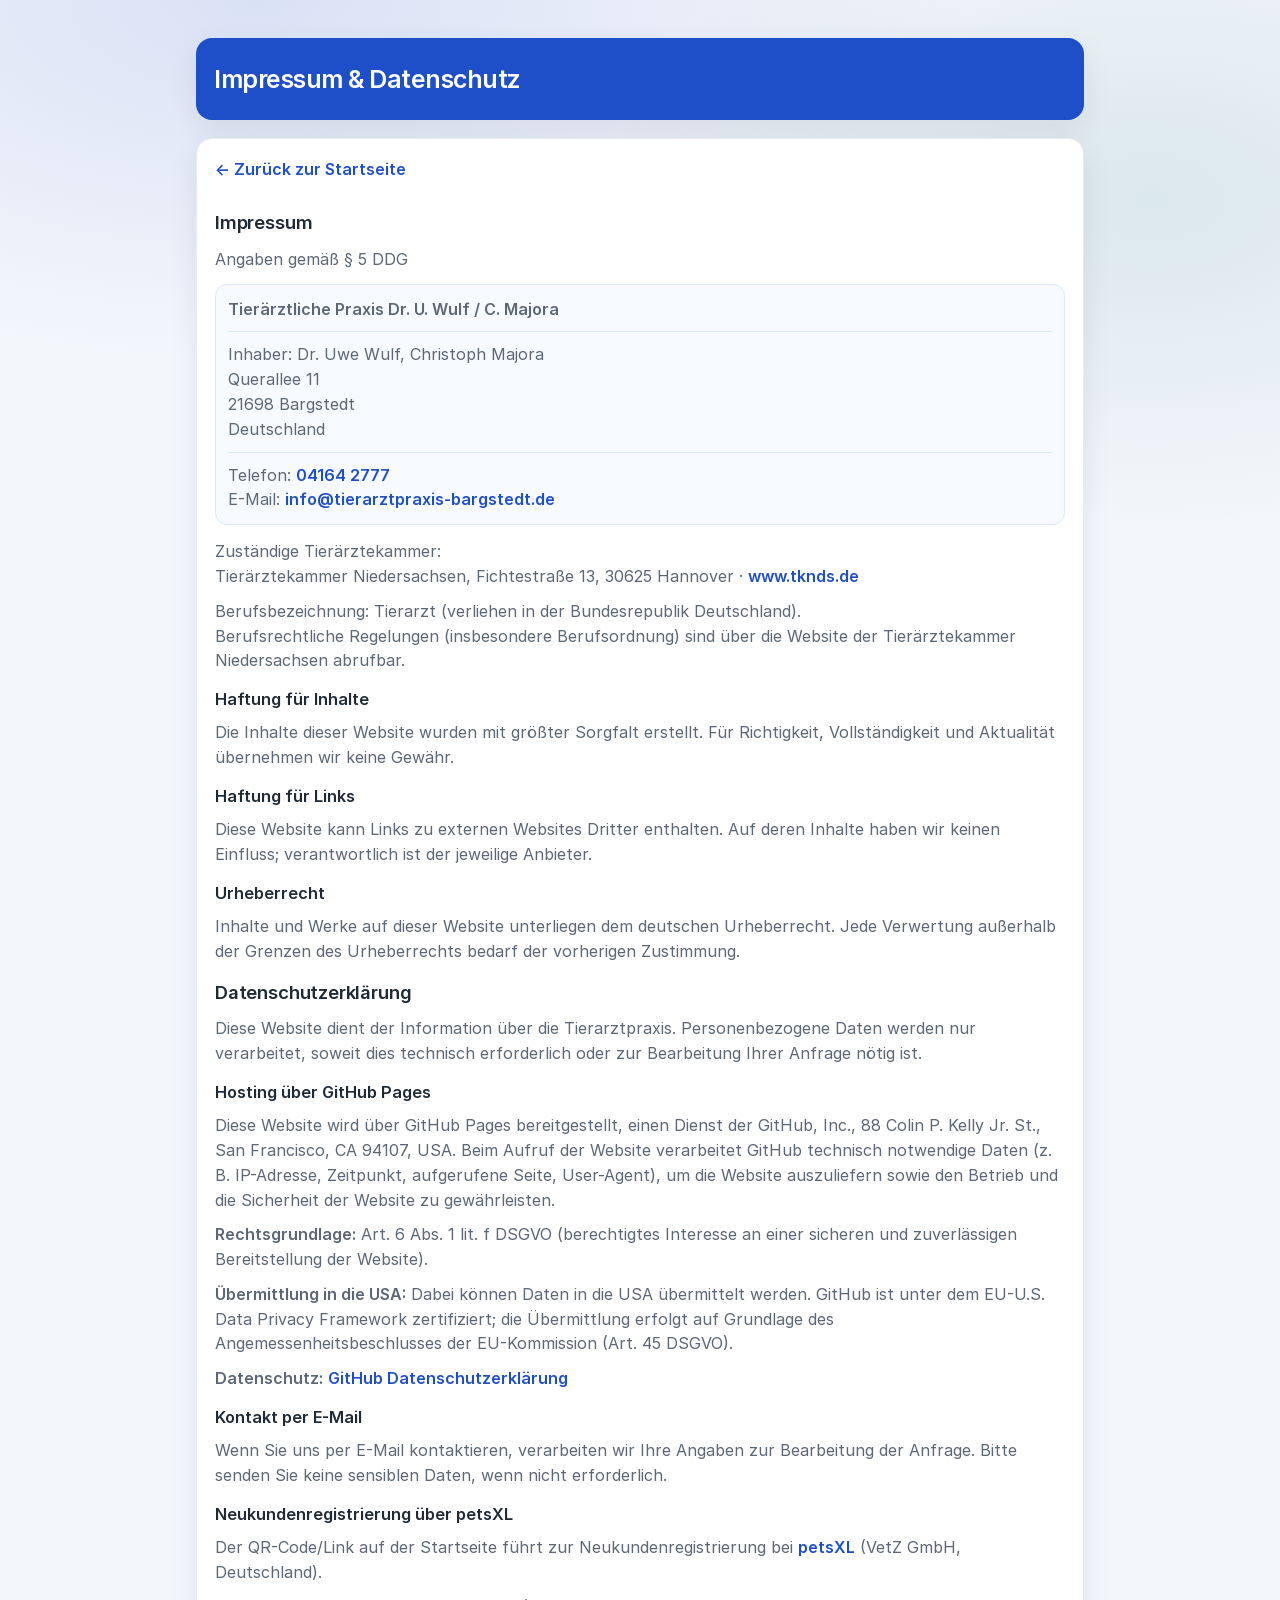
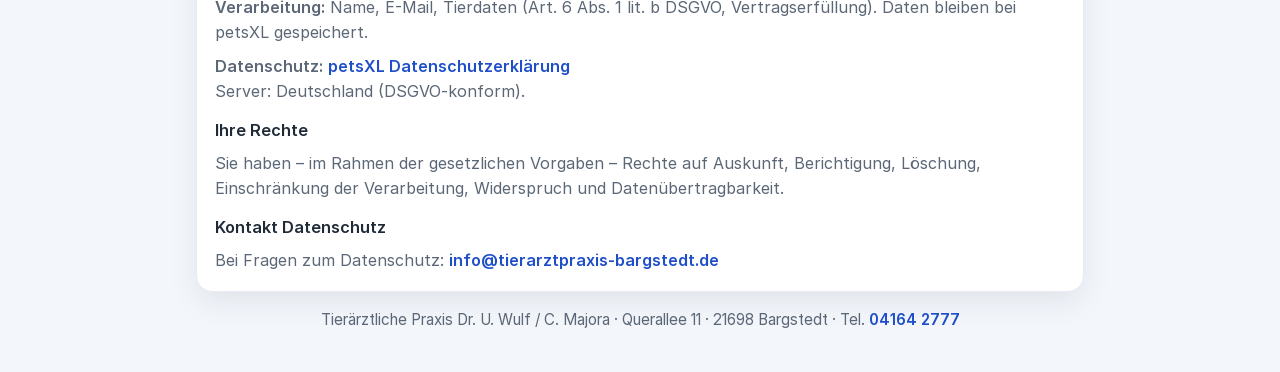
==== commit d118fec4: "Exclude imprint page from search indexing Add a noindex, follow robots meta tag to impressum.html an" ====
--- a/impressum.html
+++ b/impressum.html
@@ -8,6 +8,7 @@
   <title>Impressum &amp; Datenschutz – Tierarztpraxis Bargstedt</title>
   <meta name="description"
     content="Impressum und Datenschutzerklärung der Tierarztpraxis Bargstedt. Informationen zu Dr. Uwe Wulf und Christoph Majora sowie zum Datenschutz.">
+  <meta name="robots" content="noindex, follow">
   <link rel="canonical" href="https://tierarztpraxis-bargstedt.de/impressum.html">
 
   <meta property="og:type" content="website">
--- a/styles.css
+++ b/styles.css
@@ -152,6 +152,12 @@
   color: var(--muted);
 }
 
+.note p + p {
+  margin-top: 10px;
+  padding-top: 10px;
+  border-top: 1px solid #dbeafe;
+}
+
 .note:last-child {
   margin-bottom: 0;
 }
